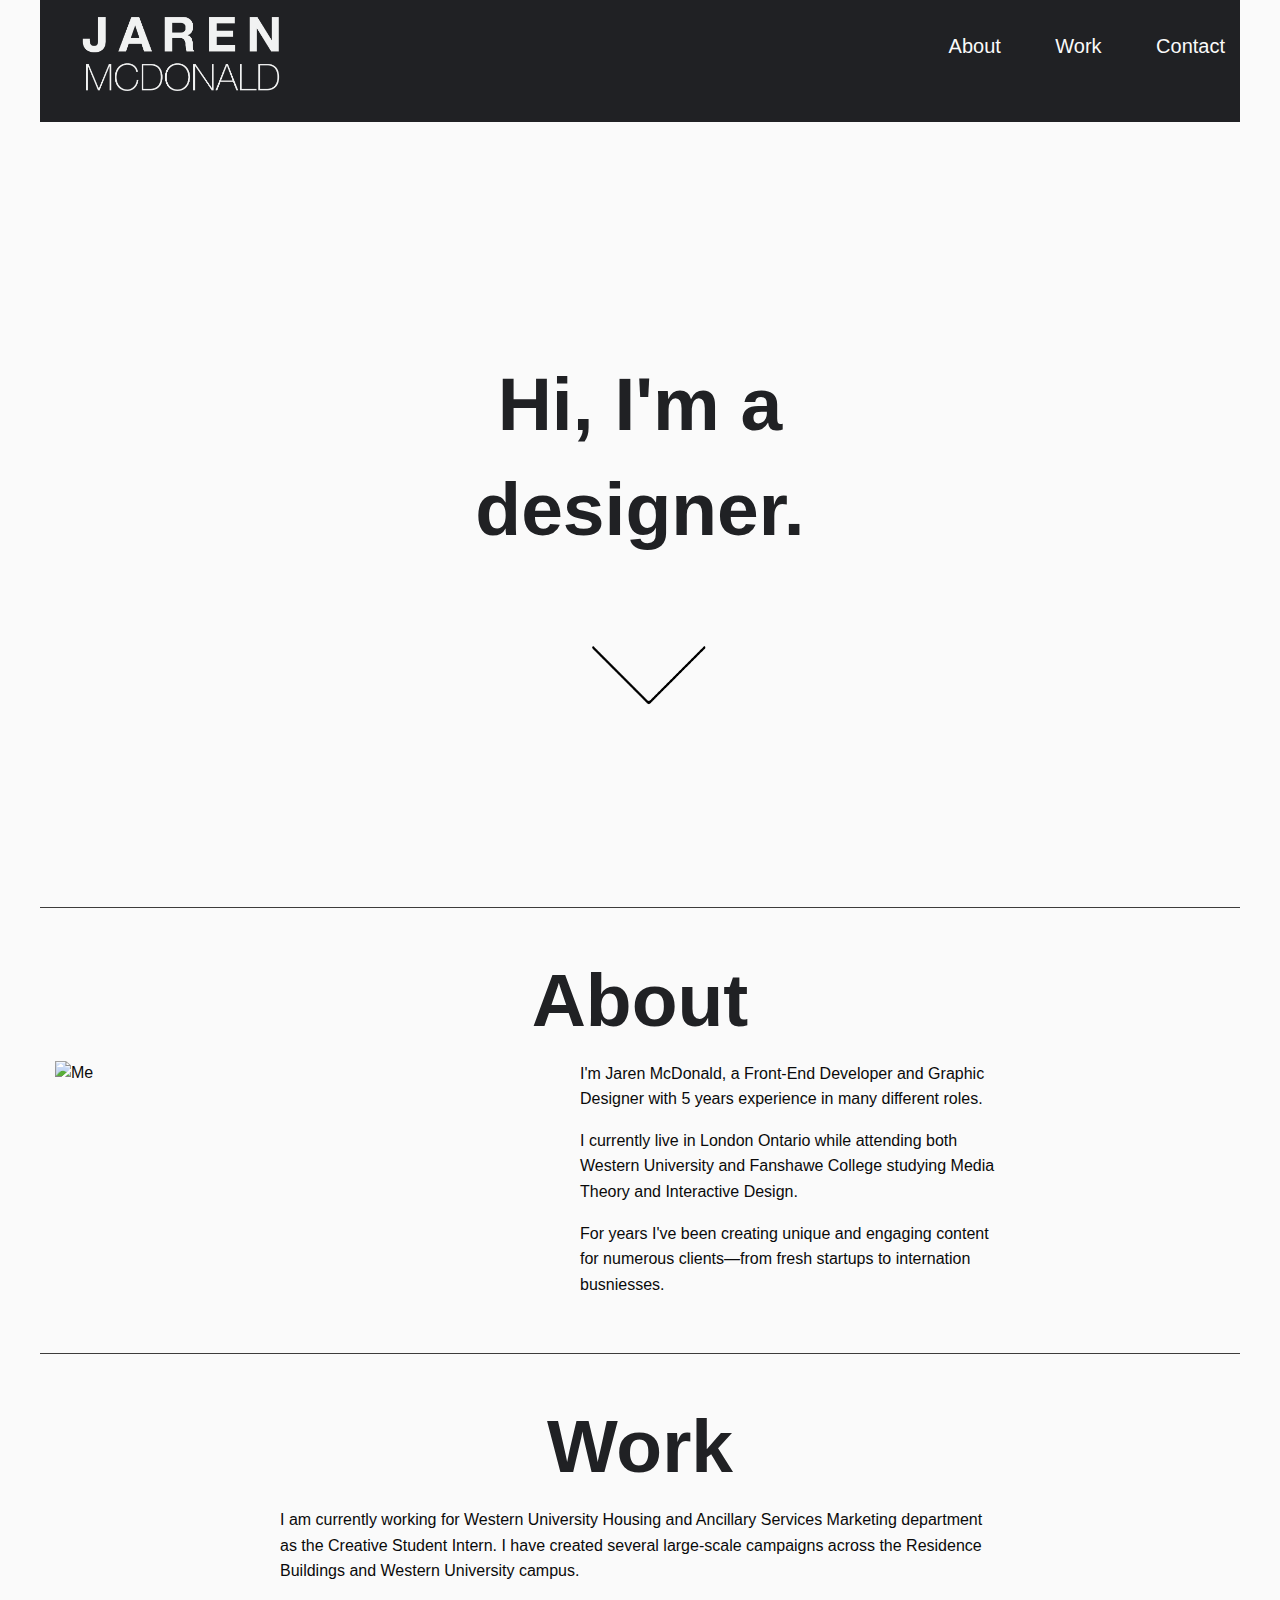
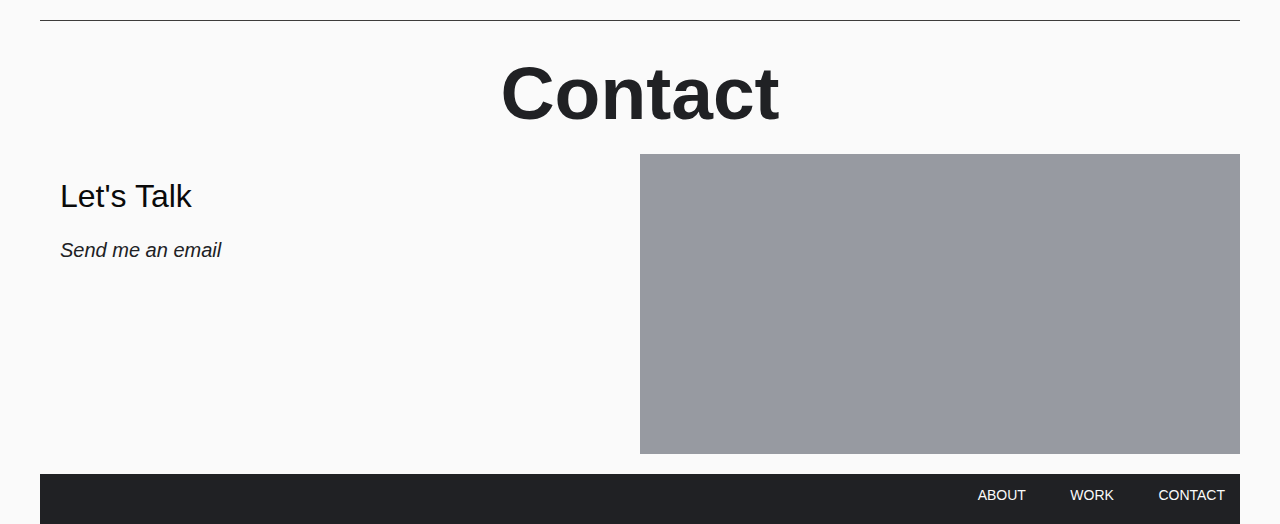
==== index.html @ 9da14d75 "Everything" ====
<!doctype html>

<!--

                                 `'''.
                                  ;;;;':
                                  .';;;;',
                                  `';;;;;''`
                                  `';;;;;;'';
                                  .';;;;;;''';`
                                  ;'''''''''''',
                                 ,'''''''''''''',
                                 '''''''''''''''',
                                :''''''''''''''''',
                                '''''''''''''''''''`
                               :''''''''''''''''''''`
                               '''''''''''''''''''''+
                               '''''''''''''''''''''':
                               ''''''''''''''''''''''+
                               :'''''''''''''''''''''+`
                               `'''''';;'''''''''''''+:
                             `:;;;;;;;'''''''''''''''+:
                           `:;;;;;;;;''''''''''''''''+:
                          ,;;;;;;;;''''''''''''''''''+`
                         ,;;;;;;;''''''''''''''''''''+
                        ,;;;;;;'''''''''''''''''''''';,.`
                       `';;;;'''''''''''''''''''''''';;;;;.
                       ;;;;''''''''''''''''''''''''';;;;;;''`
                      .'''''''''''''''''''''''''''';;;;;;;;'':
                      :'''''''''''''''''''''''''';;;;;;;;;'''+.
                      '''''''''''''''''''''''''';;;;;;;;;''''''
                     `+''''''''''''''''''''''';;;;;;;;;;''''''+.
                     `+'''''''++'''''''''''';;;;;;;;;'''''''''+:
                     `++'''++;;;++'''''''';;;;;;;;;''';;'+''''+;
                      ;+'++:,,,,,:'+'''';;;;;;;;;;';:,,,,:;+''+:
                      :++':,.....,,;';;;;;;;;;;;;';,,.....,:''+.
                      `+',..`````..,;;;;;;;;;;;;':,.``````.,:++
                      `':..` .,. ``.,;;;;;;;;;''',.`` ,,` `.,;;`
                   `,'';,.` ;@@@' ``.:;;;;;''''',.```@@@@, `.,'';,
                  .';;;,.` ,@@@@@: `.,';;'''''';.`` +@@@@@```.:;;''.
                 ;;;;;;.`` #@@@@@# ``.;'''''''':.` .@@@@@@; `.,;;;'',
                ;;;;;;;.` `@@@##@@, `.:'''''''',.` '#@@@@## ``.;;;''+,
               .';;;;;:.` ,@#####@; `.,''''''''.`` #######@` `.;;''''+`
               ';;;;;':.` :#######' ``,''''''''.`  @######@. `.;'''''';
              `''''''':.` ,#######; ``,''''''''.`  @######@` `.;''''''+
              :''''''';`` .#######, ``:''''''''.`` '#######` `.;''''''+.
              '''''''';``  @#####@` `.;'''''''',`` ,######'  `.'''''''+,
              +''''''''.`  ;#####;  `.''''''''':`` `#####@. ``,'''''''+,
              +'''''''':``  +####`  `.'''''';;;;.`  .####;  ``;'''''''+,
              ++''''''''``   :':   ``'''';;;;;;;:``  .;'.   `.''''''''+,
              ;+'''''''':``       ``,'';;;;;;;;;;.`        ``;''''''''+.
              `+''''''''+,``     ``.;;;;;;;;;;;;;;.`      ``:''''''''++
              `++''''''''+:```````,;;;;;;;;;;;;''''.``````.;'''''''''+:
               `+'''''''''';,.``,;;;;;;;;;;;;''''''';.``.:''''''''''''`
            `:''';;;;;;;;;;;;''';;;;;;;;;'''''''''''''++'''''''''''''++':`
          `;';;;;;;;;;;;;;;;;;;;;;;;;;'''''''''''''''''''''''''''''''''''+;
         .';;;;;;;;;;;;;;;;;;''''''''''''''''''''''''''''''''''''''''''''''+`
        ,';;;;;;;;;;;;;;;;;;'';;''''++++++++++++++''';;'+'''''''''''''''''''+`
       .';;;;;;;;;;;''''''''',,,,,,,,,,,,,,,,,,,,,,,,,,,;''''''''''''''''''''+
       ;;;;;;;;'''''''''''''',,........................,'''''''''''''''''''''+;
      ,';;;;;''''''''''''''''',..````````````````````..''''''''''';'''''''''''+
      ;';;''''''''''''''''''''',`````````````````````.;'''''''''''''''''''''''+.
      '''''''''''''''''''''''''':````            ```.'''''''''''''''''''''''''+;
      ''''''''''''''''''''''''''';.```         ````:'''''''''''''''''''''''''''+
      +'''''''''''''''''''''''''''';.````````````:''''''''''''''''''''''''''''++
      +''''''''''''''''''''''''''''''':.`````.,'''''''''''''''''''''''''''''''++
      +'''''''''''''''''''''''''''''''''''''''''''''+'''''''''''''''''''''''''+;
      '''''''''''''''''''''''''''''''''''''''''''++''''''''''''''''''''''''''++`
      ;+'''''''''''''''''''''''''''''''''''''''+'''''''''''''''''''''''''''''++
      .++'''''''''''''''''''''''''''''''''''+''''''''''''''''''''''''''''''+++`
       '++'''''''''''''''''''+++++++''''+++'''''''''''''''''''''''''''''''+++`
       `++++'''''''''+++++++++++++++++++++'''''''''''''''''''''''''''''++++;`
        .+++++++++++++++++####+++##++++++++'''''''''''''''''+''''+++++++#:.`
         `,'+++++++++';,,..```````..,;'++++++++++++++++++++++++++++++;,.``
          ``.,:;;;:.``````         ``````.,,,::::::::::::::::::::,.`````
             ``````                        ``````````````````````


Jaren McDonald 2017
-->

<html class="no-js" lang="en">
  <head>
    <meta charset="utf-8" />
    <meta http-equiv="x-ua-compatible" content="ie=edge">
    <meta name="viewport" content="width=device-width, initial-scale=1.0" />
      <title>Jaren McDonald</title>
    <link rel="stylesheet" href="css/foundation.css" />
    <link rel="stylesheet" href="css/app.css" />
    <link rel="shortcut icon" type="image/x-icon" href="images/jm-favicon.ico">
  </head>

  <body>

      <header class="row">
          <h1 class="hide">Header</h1>
         <!--<a href="index.html">-->
             <div class="small-12 medium-6 columns" id="logoCon">
                 <img src="images/jm-logo.png" alt="Jaren McDonald">
             </div>
         <!--</a>-->
         <div class="small-12 medium-6 columns" id="mainNav">
             <ul>
                 <li><a href="#aboutCon">About</a></li>
                 <li><a href="#workCon">Work</a></li>
                 <li><a href="#contactCon">Contact</a></li>
             </ul>
         </div>
     </header>

     <h1 class="hide">Body</h1>

     <section class="row" id="bannerCon">
         <h2 class="hide">Banner</h2>
             <div class="small-12 columns centered" id="welcome">
                 <h3>Hi, I'm a designer.</h3>
             </div>
             <div class="small-12 columns centered" id="scrollArrow">
                 <a href="#aboutCon" alt="Continue"><img src="images/downArrow.png" alt="Continue"></a>
             </div>
     </section>

     <section class="row" id="aboutCon">
         <h2>About</h2>
            <div class="small-12 large-3 columns" id="aboutPic">
                <img src="images/jaren.jpg" alt="Me">
            </div>
             <div class="small-12 large-9 columns" id="aboutInfo">
                 <p>I'm Jaren McDonald, a Front-End Developer and Graphic Designer with
                 5 years experience in many different roles.</p>
                 <p>I currently live in London Ontario while attending both Western University
                 and Fanshawe College studying Media Theory and Interactive Design.</p>
                 <p>For years I've been creating unique and engaging content for numerous
                 clients—from fresh startups to internation busniesses.</p>
             </div>
     </section>

     <section class="row" id="workCon">
         <h2>Work</h2>
             <div class="small-12 columns" id="workInfo">
                 <p>I am currently working for Western University Housing and Ancillary Services
                     Marketing department as the Creative Student Intern. I have created several
                      large-scale campaigns across the Residence Buildings and Western
                      University campus.
                 </p>
             </div>
     </section>

     <section class="row" id="contactCon">
         <h2>Contact</h2>
         <div class="small-12 medium-6 columns" id="emailCon">
             <h3>Let's Talk</h3>
             <a href="mailto:jaren.mcd@gmail.com" alt="jaren.mcd@gmail.com">
                 <p>Send me an email</p>
             </a>
         </div>
         <div class="small-12 medium-6 columns boxHelper" id="mapCon">
             <h3 class="hide">Map</h3>
<iframe src="https://www.google.com/maps/embed?pb=!1m18!1m12!1m3!1d2918.4182623062898!2d-81.25296738397418!3d42.99052657914964!2m3!1f0!2f0!3f0!3m2!1i1024!2i768!4f13.1!3m3!1m2!1s0x882ef2018c95ec65%3A0xeb11c4247d5740f3!2sRichmond+St+%26+Central+Ave%2C+London%2C+ON!5e0!3m2!1sen!2sca!4v1489953274634" width="100%" height="300" frameborder="0" style="border:0" allowfullscreen></iframe>
         </div>
     </section>


     <footer class="row">
        <h1 class="hide">Footer</h1>
         <div class="small-12 columns" id="backTop">
             <h2><a href="index.html">Back to top</a></h2>
         </div>
         <div class="small-12 columns" id="footerNav">
             <ul>
                 <li><a href="#aboutCon">ABOUT</a></li>
                 <li><a href="#workCon">WORK</a></li>
                 <li><a href="#contactCon">CONTACT</a></li>
             </ul>
         </div>
     </footer>


     <script src="js/vendor/jquery.min.js"></script>
     <script src="js/vendor/what-input.min.js"></script>
     <script src="js/foundation.min.js"></script>
     <script src="js/app.js"></script>
     <script src="js/zenscroll-min.js"></script>

 </body>

</html>
---- css/app.css ----
body {
  background-color: #FAFAFA;
  font-family: Helvetica, Arial, sans-serif; }
  body header {
    background-color: #202124;
    padding-top: 10px;
    padding-bottom: 10px; }
    body header #logoCon {
      padding-left: 22px; }
    body header img {
      max-width: 100%;
      margin-bottom: 10px;
      padding-left: 20px;
      padding-right: 20px; }
    body header #mainNav {
      margin-right: 5px; }
      body header #mainNav ul {
        text-align: center;
        margin: 0px; }
        body header #mainNav ul li:last-child {
          margin-right: 0px; }
        body header #mainNav ul li {
          display: inline;
          margin-right: 50px; }
          body header #mainNav ul li a {
            font-size: 1.625em;
            color: #FAFAFA; }
          body header #mainNav ul li a:hover {
            color: #32FFDB;
            border-bottom: 1px solid #32FFDB;
            transition: all .8s ease; }
  body #bannerCon {
    margin-top: 150px;
    margin-bottom: 200px; }
  body #welcome {
    padding-left: 20px;
    padding-right: 20px; }
    body #welcome h3 {
      font-family: Helvetica, Arial, sans-serif;
      color: #202124;
      font-weight: bold;
      font-size: 4.688em;
      text-align: center; }
  body #scrollArrow {
    margin-top: 70px;
    margin-left: 30%;
    margin-right: 30%;
    width: 150px;
    animation-name: pulse;
    animation-duration: 2s;
    animation-iteration-count: infinite;
    animation-timing-function: ease-in-out; }
@keyframes pulse {
  0% {
    transform: scale(1); }
  50% {
    transform: scale(0.85); }
  100% {
    transform: scale(1); } }
  body #aboutCon {
    margin-top: 40px;
    border-top: 1px solid #3D3C3B;
    padding-top: 40px; }
    body #aboutCon h2 {
      font-family: Helvetica, Arial, sans-serif;
      color: #202124;
      font-weight: bold;
      font-size: 4.688em;
      text-align: center; }
  body #workCon {
    margin-top: 40px;
    border-top: 1px solid #3D3C3B;
    padding-top: 40px; }
    body #workCon h2 {
      font-family: Helvetica, Arial, sans-serif;
      color: #202124;
      font-weight: bold;
      font-size: 4.688em;
      text-align: center; }
  body #contactCon {
    margin-top: 20px;
    border-top: 1px solid #3D3C3B;
    padding-top: 20px; }
    body #contactCon h2 {
      font-family: Helvetica, Arial, sans-serif;
      color: #202124;
      font-weight: bold;
      font-size: 4.688em;
      text-align: center; }
    body #contactCon #emailCon {
      padding-left: 20px;
      margin-right: auto;
      margin-left: auto;
      margin-bottom: 20px; }
      body #contactCon #emailCon h3 {
        font-family: Helvetica, Arial, sans-serif;
        font-size: 2em;
        margin-bottom: 15px;
        margin-top: 20px; }
      body #contactCon #emailCon a {
        font-family: Helvetica, Arial, sans-serif;
        color: #202124;
        font-style: italic;
        font-size: 1.25em; }
      body #contactCon #emailCon a:hover {
        color: #32FFDB; }
    body #contactCon #mapCon {
      height: 300px;
      background-color: #979AA1;
      margin-right: auto;
      margin-left: auto; }
  body footer {
    background-color: #202124;
    margin-top: 20px;
    color: #FAFAFA; }
    body footer #backTop {
      height: 50px;
      font-size: 1.625em;
      padding-top: 10px; }
      body footer #backTop a {
        color: #FAFAFA; }
      body footer #backTop a:hover {
        color: #32FFDB;
        border-bottom: 2px solid #32FFDB; }
    body footer #footerNav {
      display: none; }

@media screen and (min-width: 40em) {
  body header #logoCon img {
    max-width: 250px; }
  body header #logo {
    max-width: 174px;
    padding-top: 10px; }
  body header #mainNav {
    padding-top: 10px;
    margin: 0px;
    margin-top: 10px; }
    body header #mainNav ul {
      text-align: right; }
    body header #mainNav ul li a {
      font-size: 1.25em; }
  body #bannerCon #welcome h3 {
    margin-top: 80px;
    padding-left: 25%;
    padding-right: 25%; }
  body #scrollArrow {
    margin-left: 43%;
    margin-right: 43%; }
  body #aboutInfo {
    padding-left: 20%;
    padding-right: 20%; }
  body #workInfo {
    padding-left: 20%;
    padding-right: 20%; }
  body footer {
    color: #FAFAFA; }
    body footer #backTop {
      display: none; }
    body footer #footerNav {
      display: inline;
      text-align: right; }
      body footer #footerNav ul {
        padding-top: 8px; }
        body footer #footerNav ul li {
          display: inline;
          margin-left: 40px; }
          body footer #footerNav ul li a {
            color: #FAFAFA;
            font-size: .875em; }
          body footer #footerNav ul li a:hover {
            color: #32FFDB;
            border-bottom: 1px solid #32FFDB;
            transition: all .8s ease; } }

/*# sourceMappingURL=app.css.map */
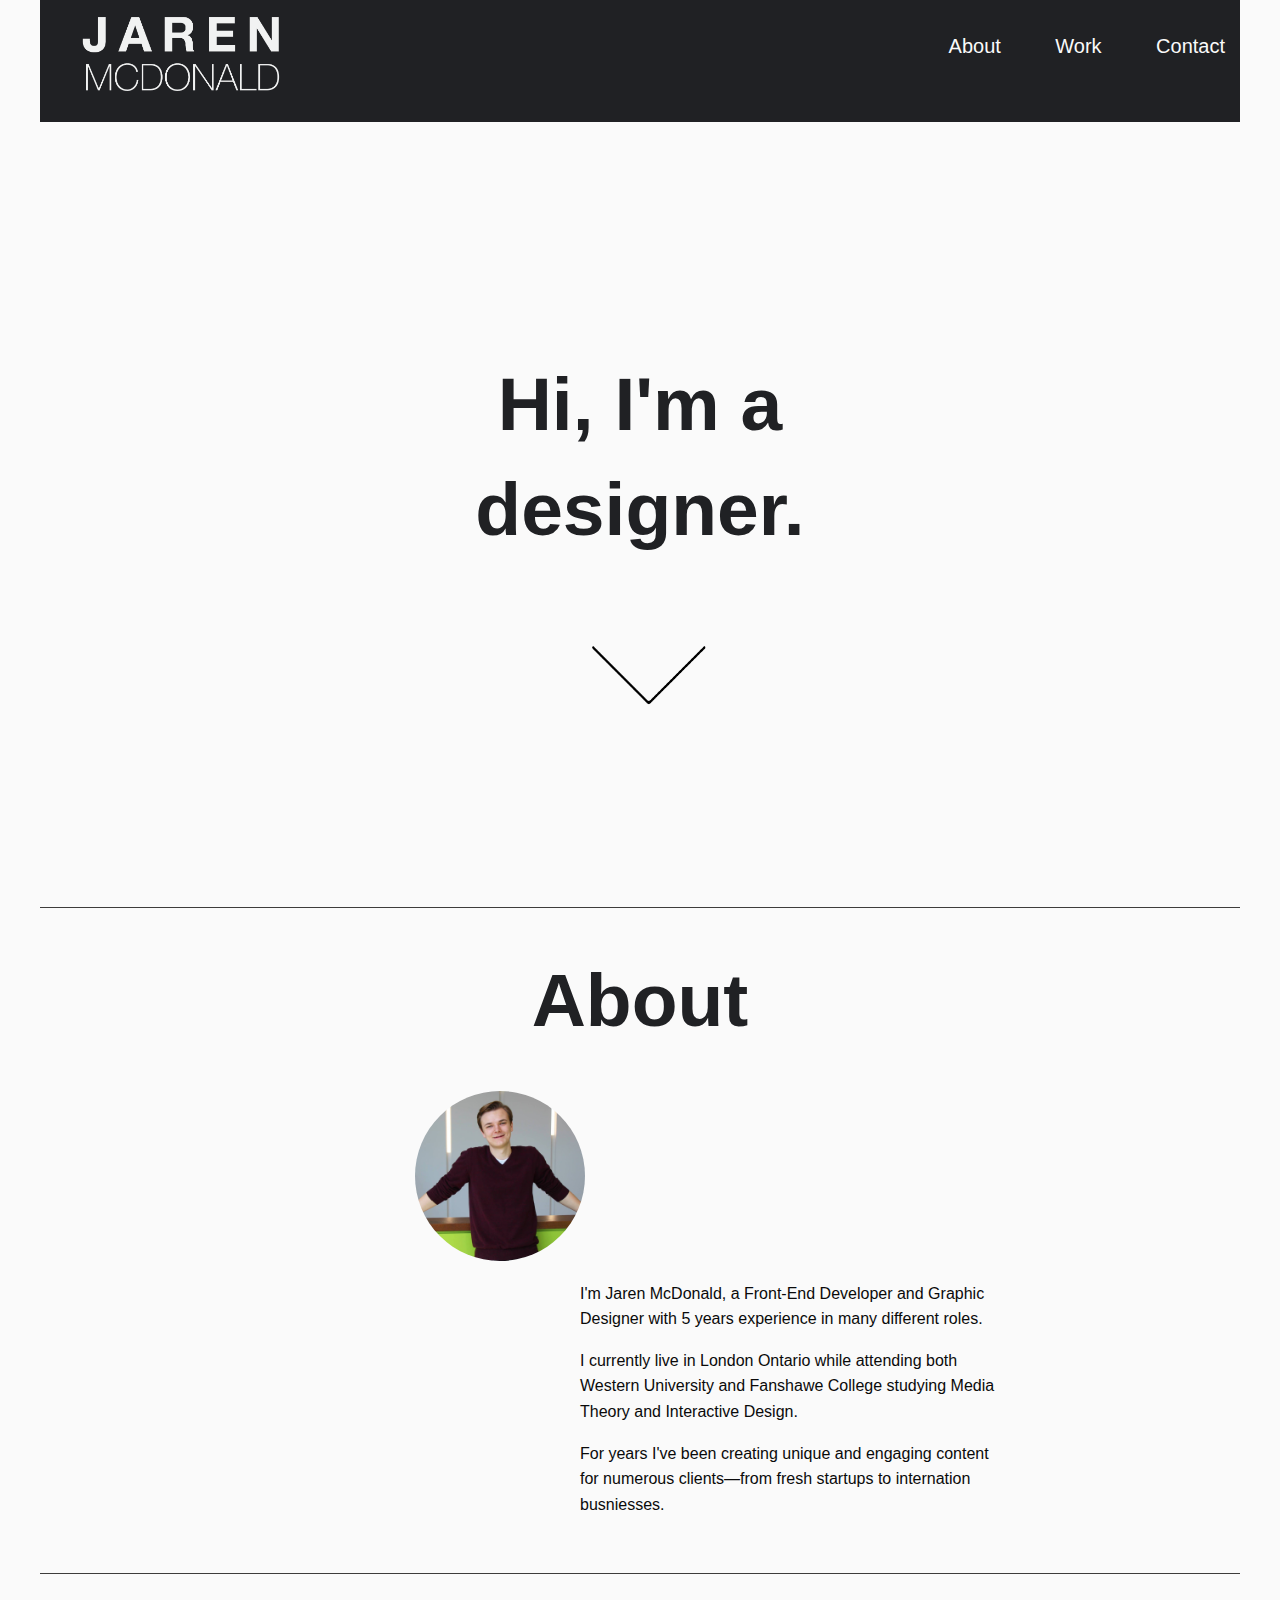
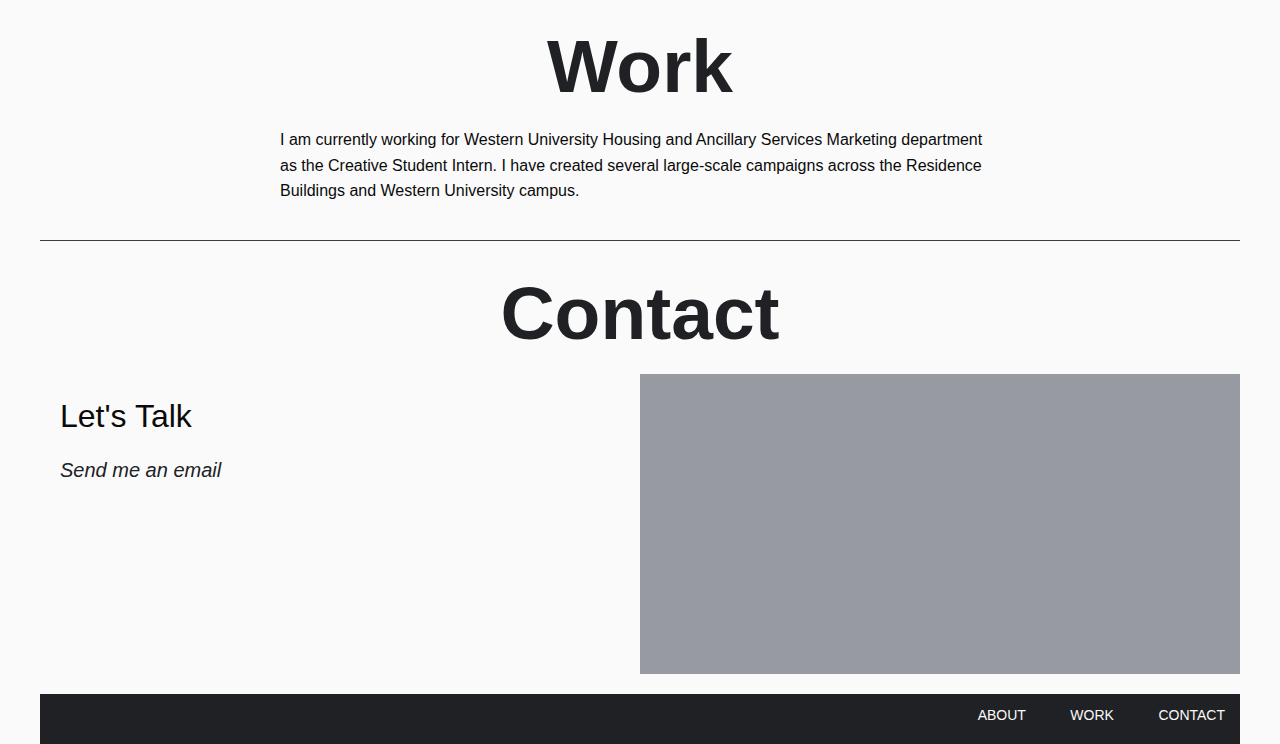
==== commit a0dc619e: "Progress on About Section" ====
--- a/index.html
+++ b/index.html
@@ -122,7 +122,7 @@
 
      <section class="row" id="aboutCon">
          <h2>About</h2>
-            <div class="small-12 large-3 columns" id="aboutPic">
+            <div class="small-12 large-3 columns centered" id="aboutImg">
                 <img src="images/jaren.jpg" alt="Me">
             </div>
              <div class="small-12 large-9 columns" id="aboutInfo">
--- a/css/app.css
+++ b/css/app.css
@@ -67,6 +67,14 @@
       font-weight: bold;
       font-size: 4.688em;
       text-align: center; }
+  body #aboutImg {
+    margin-top: 30px;
+    margin-bottom: 20px;
+    max-width: 200px;
+    margin-left: 30%;
+    margin-right: 30%; }
+    body #aboutImg img {
+      border-radius: 200px; }
   body #workCon {
     margin-top: 40px;
     border-top: 1px solid #3D3C3B;
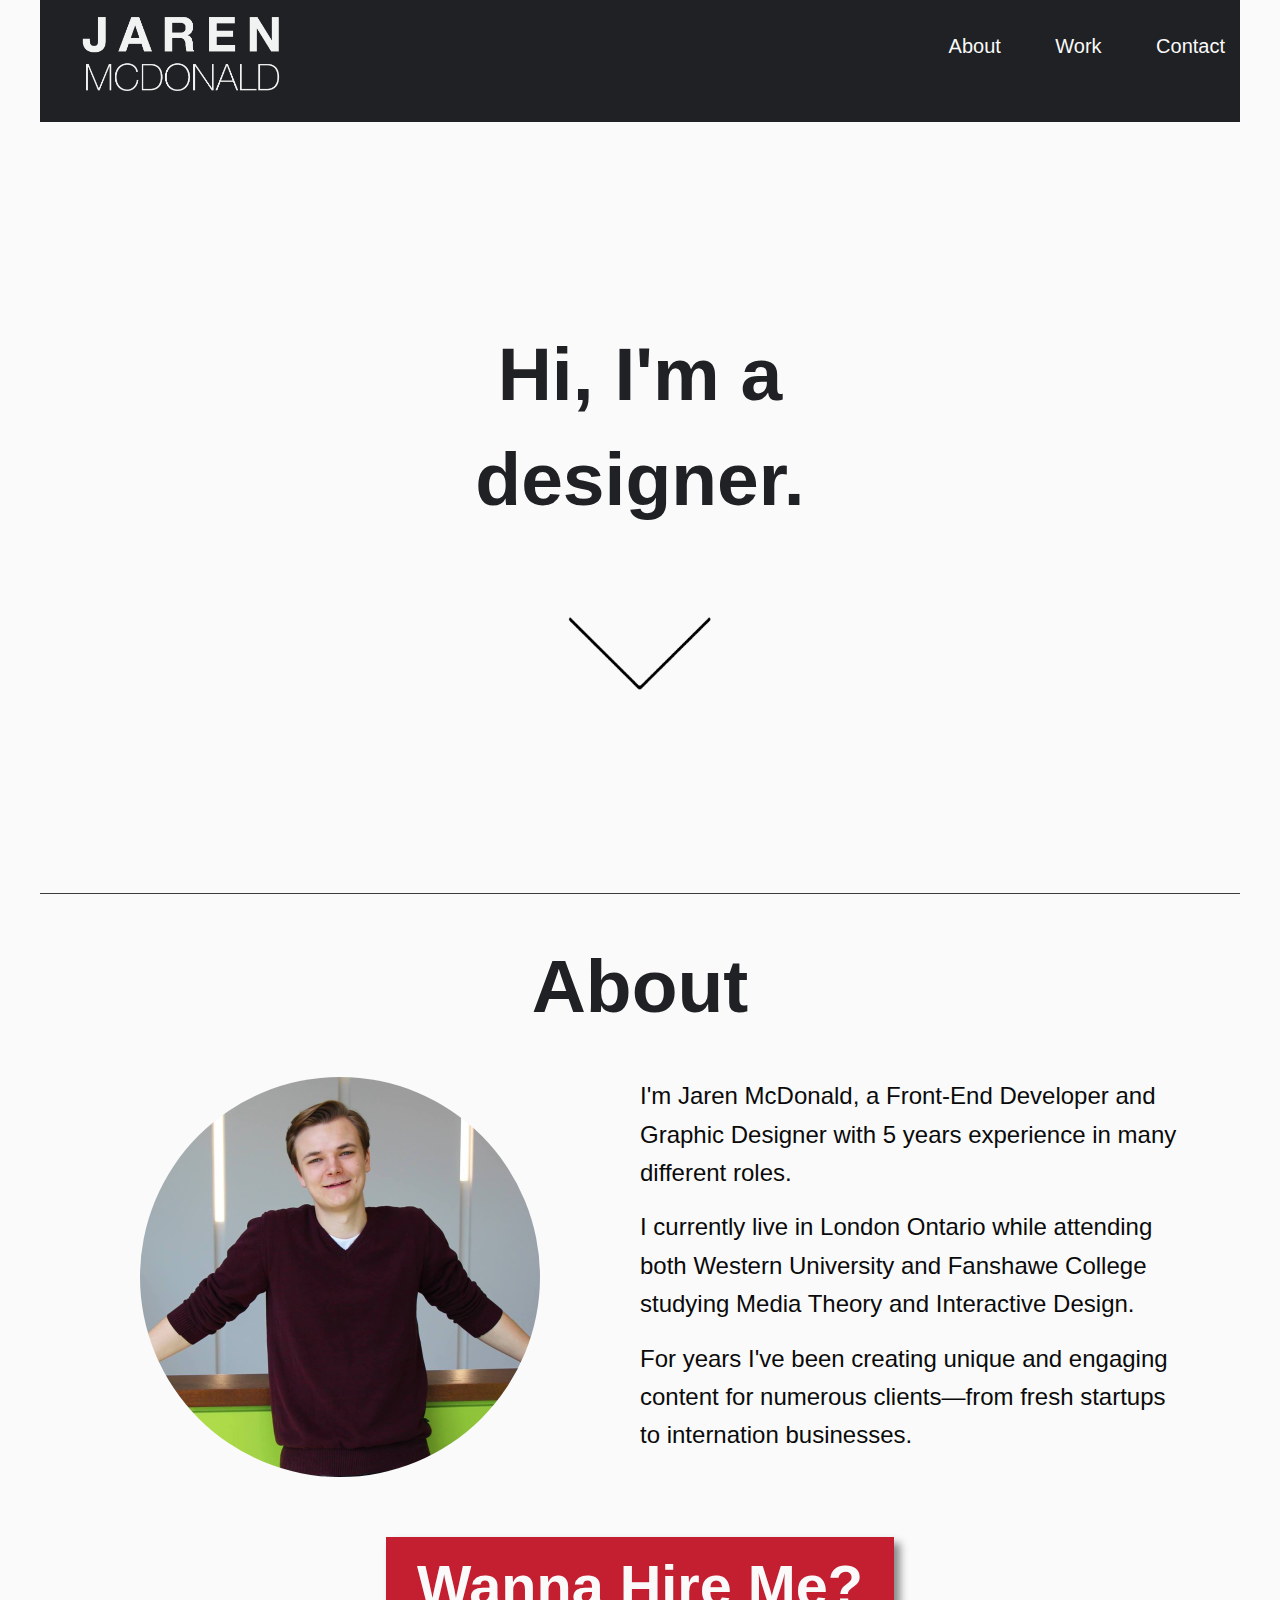
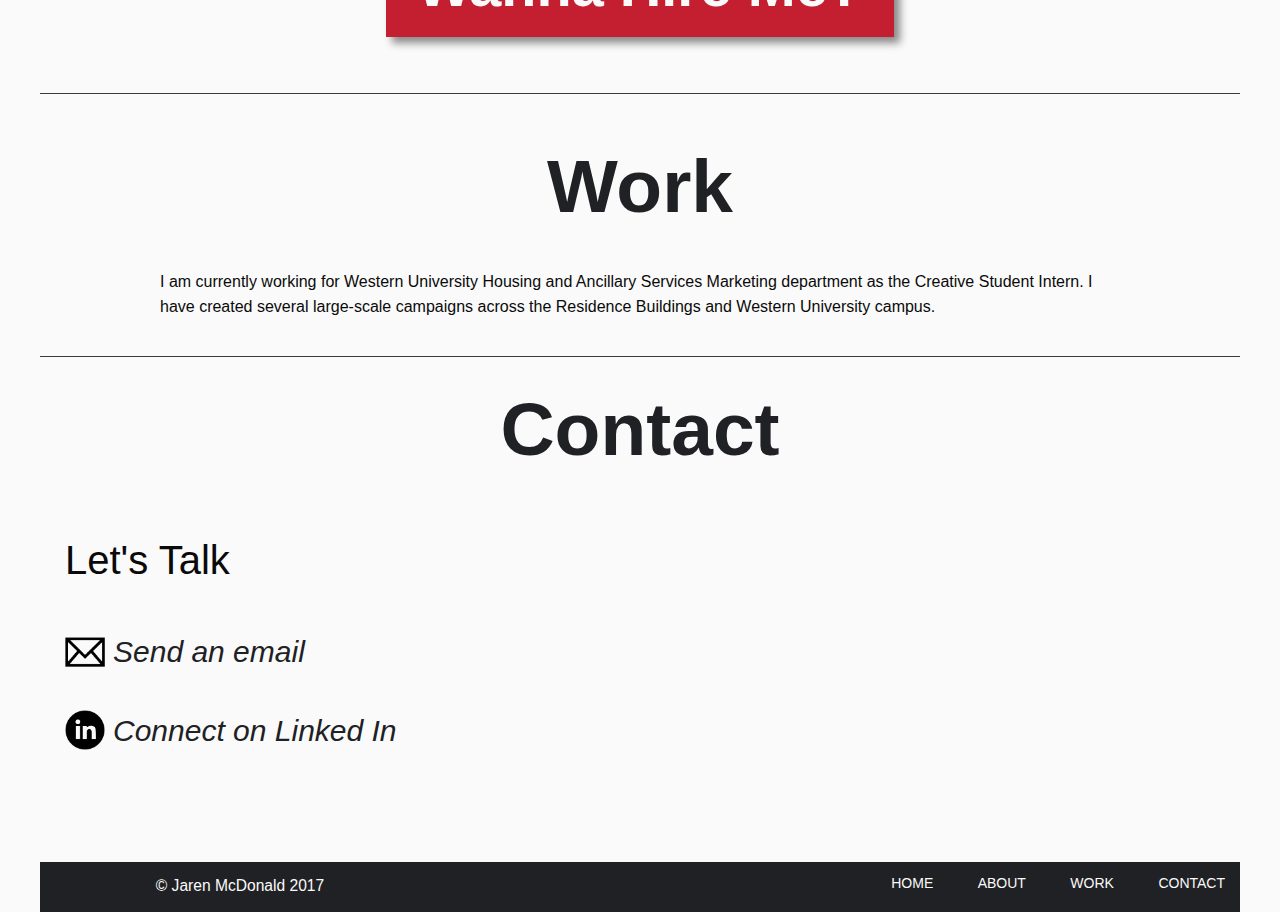
==== commit f6da06f1: "Updates" ====
--- a/index.html
+++ b/index.html
@@ -115,7 +115,7 @@
              <div class="small-12 columns centered" id="welcome">
                  <h3>Hi, I'm a designer.</h3>
              </div>
-             <div class="small-12 columns centered" id="scrollArrow">
+             <div class="small-12 columns small-centered" id="scrollArrow">
                  <a href="#aboutCon" alt="Continue"><img src="images/downArrow.png" alt="Continue"></a>
              </div>
      </section>
@@ -131,7 +131,10 @@
                  <p>I currently live in London Ontario while attending both Western University
                  and Fanshawe College studying Media Theory and Interactive Design.</p>
                  <p>For years I've been creating unique and engaging content for numerous
-                 clients—from fresh startups to internation busniesses.</p>
+                 clients—from fresh startups to internation businesses.</p>
+             </div>
+             <div class="small-12 columns" id="contactButton">
+                 <button class="button"><a href="#contactCon" alt="Let's Talk">Wanna Hire Me?</a></button>
              </div>
      </section>
 
@@ -148,12 +151,13 @@
 
      <section class="row" id="contactCon">
          <h2>Contact</h2>
-         <div class="small-12 medium-6 columns" id="emailCon">
-             <h3>Let's Talk</h3>
-             <a href="mailto:jaren.mcd@gmail.com" alt="jaren.mcd@gmail.com">
-                 <p>Send me an email</p>
-             </a>
-         </div>
+            <div class="small-12 medium-6 columns" id="linksCon">
+                <h3>Let's Talk</h3>
+                <ul>
+                    <li><a href="mailto:jaren.mcd@gmail.com" alt="jaren.mcd@gmail.com"><img src="images/emailIcon.png" class="contactIcons" alt="Email">Send an email</a></li>
+                    <li><a href="mailto:jaren.mcd@gmail.com" alt="jaren.mcd@gmail.com"><img src="images/linkedinIcon.png" class="contactIcons" alt="Linked In">Connect on Linked In</a></li>
+                </ul>
+            </div>
          <div class="small-12 medium-6 columns boxHelper" id="mapCon">
              <h3 class="hide">Map</h3>
 <iframe src="https://www.google.com/maps/embed?pb=!1m18!1m12!1m3!1d2918.4182623062898!2d-81.25296738397418!3d42.99052657914964!2m3!1f0!2f0!3f0!3m2!1i1024!2i768!4f13.1!3m3!1m2!1s0x882ef2018c95ec65%3A0xeb11c4247d5740f3!2sRichmond+St+%26+Central+Ave%2C+London%2C+ON!5e0!3m2!1sen!2sca!4v1489953274634" width="100%" height="300" frameborder="0" style="border:0" allowfullscreen></iframe>
@@ -164,10 +168,14 @@
      <footer class="row">
         <h1 class="hide">Footer</h1>
          <div class="small-12 columns" id="backTop">
-             <h2><a href="index.html">Back to top</a></h2>
+             <h2><a href="#logoCon"><img src="images/upArrow.png" alt="Back to top"><br>Back to top</a></h2>
          </div>
-         <div class="small-12 columns" id="footerNav">
+         <div class="small-12 medium-4 columns" id="copyright">
+             <p>&copy; Jaren McDonald 2017</p>
+         </div>
+         <div class="small-12 medium-8 columns" id="footerNav">
              <ul>
+                 <li><a href="index.html">HOME</a></li>
                  <li><a href="#aboutCon">ABOUT</a></li>
                  <li><a href="#workCon">WORK</a></li>
                  <li><a href="#contactCon">CONTACT</a></li>
--- a/css/app.css
+++ b/css/app.css
@@ -30,7 +30,7 @@
             border-bottom: 1px solid #32FFDB;
             transition: all .8s ease; }
   body #bannerCon {
-    margin-top: 150px;
+    margin-top: 100px;
     margin-bottom: 200px; }
   body #welcome {
     padding-left: 20px;
@@ -42,14 +42,18 @@
       font-size: 4.688em;
       text-align: center; }
   body #scrollArrow {
-    margin-top: 70px;
-    margin-left: 30%;
-    margin-right: 30%;
-    width: 150px;
+    margin-top: 50px;
+    width: 100%;
     animation-name: pulse;
     animation-duration: 2s;
     animation-iteration-count: infinite;
-    animation-timing-function: ease-in-out; }
+    animation-timing-function: ease-in-out;
+    display: block;
+    text-align: center; }
+    body #scrollArrow img {
+      width: 100px;
+      margin-left: 0 auto;
+      margin-right: 0 auto; }
 @keyframes pulse {
   0% {
     transform: scale(1); }
@@ -67,14 +71,36 @@
       font-weight: bold;
       font-size: 4.688em;
       text-align: center; }
+    body #aboutCon #aboutInfo {
+      padding-left: 10%;
+      padding-right: 10%; }
+    body #aboutCon #contactButton {
+      text-align: center; }
+  body .button {
+    background-color: #C41E31;
+    padding: 20px;
+    margin-left: 0 auto;
+    margin-right: 0 auto;
+    margin-top: 30px;
+    box-shadow: 6px 6px 8px #888888; }
+    body .button a {
+      color: #FAFAFA;
+      font-size: 2.3em;
+      font-weight: bold;
+      text-align: center; }
+  body .button:hover {
+    background-color: #7A131F; }
   body #aboutImg {
     margin-top: 30px;
     margin-bottom: 20px;
-    max-width: 200px;
-    margin-left: 30%;
-    margin-right: 30%; }
+    width: 100%;
+    display: block;
+    text-align: center; }
     body #aboutImg img {
-      border-radius: 200px; }
+      max-width: 200px;
+      border-radius: 200px;
+      margin-left: 0 auto;
+      margin-right: 0 auto; }
   body #workCon {
     margin-top: 40px;
     border-top: 1px solid #3D3C3B;
@@ -85,8 +111,12 @@
       font-weight: bold;
       font-size: 4.688em;
       text-align: center; }
+    body #workCon #workInfo {
+      padding-left: 10%;
+      padding-right: 10%; }
   body #contactCon {
     margin-top: 20px;
+    margin-bottom: 50px;
     border-top: 1px solid #3D3C3B;
     padding-top: 20px; }
     body #contactCon h2 {
@@ -95,26 +125,39 @@
       font-weight: bold;
       font-size: 4.688em;
       text-align: center; }
-    body #contactCon #emailCon {
-      padding-left: 20px;
+    body #contactCon #linksCon {
       margin-right: auto;
       margin-left: auto;
-      margin-bottom: 20px; }
-      body #contactCon #emailCon h3 {
+      margin-bottom: 40px; }
+      body #contactCon #linksCon h3 {
         font-family: Helvetica, Arial, sans-serif;
         font-size: 2em;
-        margin-bottom: 15px;
-        margin-top: 20px; }
-      body #contactCon #emailCon a {
+        margin-bottom: 30px;
+        margin-top: 20px;
+        margin-left: 20px; }
+      body #contactCon #linksCon ul {
+        list-style-type: none;
+        text-align: center;
+        margin: 0px; }
+      body #contactCon #linksCon li {
+        margin-bottom: 15px; }
+      body #contactCon #linksCon li:last-child {
+        margin-bottom: 0px; }
+      body #contactCon #linksCon img {
+        width: 30px;
+        margin-right: 5px;
+        padding-bottom: 5px; }
+      body #contactCon #linksCon a {
         font-family: Helvetica, Arial, sans-serif;
         color: #202124;
         font-style: italic;
-        font-size: 1.25em; }
-      body #contactCon #emailCon a:hover {
-        color: #32FFDB; }
+        font-size: 1.5em;
+        transition: all .5s ease; }
+      body #contactCon #linksCon a:hover {
+        opacity: .6; }
     body #contactCon #mapCon {
       height: 300px;
-      background-color: #979AA1;
+      background-color: #FAFAFA;
       margin-right: auto;
       margin-left: auto; }
   body footer {
@@ -122,14 +165,23 @@
     margin-top: 20px;
     color: #FAFAFA; }
     body footer #backTop {
-      height: 50px;
-      font-size: 1.625em;
-      padding-top: 10px; }
+      width: 100%;
+      height: 80px;
+      padding-top: 10px;
+      text-align: center; }
       body footer #backTop a {
-        color: #FAFAFA; }
+        color: #FAFAFA;
+        font-size: .85em;
+        transition: all .8s ease; }
       body footer #backTop a:hover {
-        color: #32FFDB;
-        border-bottom: 2px solid #32FFDB; }
+        opacity: .7; }
+      body footer #backTop img {
+        width: 25px;
+        margin-right: 10px; }
+    body footer #copyright {
+      font-size: 1.5em;
+      text-align: center;
+      margin-top: 10px; }
     body footer #footerNav {
       display: none; }
 
@@ -148,22 +200,50 @@
     body header #mainNav ul li a {
       font-size: 1.25em; }
   body #bannerCon #welcome h3 {
-    margin-top: 80px;
+    margin-top: 100px;
     padding-left: 25%;
     padding-right: 25%; }
   body #scrollArrow {
-    margin-left: 43%;
-    margin-right: 43%; }
-  body #aboutInfo {
-    padding-left: 20%;
-    padding-right: 20%; }
+    margin-top: 70px; }
+    body #scrollArrow img {
+      width: 150px; }
+  body #aboutCon #aboutImg img {
+    max-width: 400px; }
+  body #aboutCon #aboutInfo {
+    margin-top: 20px;
+    padding-left: 10%;
+    padding-right: 10%; }
+    body #aboutCon #aboutInfo p {
+      font-size: 1.25em; }
+  body .button {
+    padding: 20px 30px 20px 30px; }
+    body .button a {
+      font-size: 3em; }
+  body #workCon h2 {
+    margin-bottom: 30px; }
   body #workInfo {
     padding-left: 20%;
     padding-right: 20%; }
+  body #contactCon h2 {
+    margin-bottom: 30px; }
+  body #contactCon #linksCon {
+    padding-left: 25px; }
+    body #contactCon #linksCon h3 {
+      margin-left: 0px;
+      margin-bottom: 40px; }
+    body #contactCon #linksCon ul {
+      text-align: left; }
+    body #contactCon #linksCon li {
+      margin-bottom: 20px; }
   body footer {
     color: #FAFAFA; }
     body footer #backTop {
       display: none; }
+    body footer #copyright {
+      padding-top: 2px; }
+      body footer #copyright p {
+        margin: 0;
+        font-size: .65em; }
     body footer #footerNav {
       display: inline;
       text-align: right; }
@@ -177,7 +257,29 @@
             font-size: .875em; }
           body footer #footerNav ul li a:hover {
             color: #32FFDB;
-            border-bottom: 1px solid #32FFDB;
             transition: all .8s ease; } }
+@media screen and (min-width: 50em) {
+  body .button a {
+    font-size: 4em; }
+  body #contactCon #linksCon h3 {
+    font-size: 2.5em; }
+  body #contactCon #linksCon li {
+    margin-bottom: 30px; }
+  body #contactCon #linksCon img {
+    width: 40px;
+    margin-right: 8px; }
+  body #contactCon #linksCon a {
+    font-size: 1.875em; } }
+@media screen and (min-width: 64em) {
+  body #aboutCon #aboutImg {
+    width: 50%; }
+  body #aboutCon #aboutInfo {
+    margin-top: 30px;
+    width: 50%;
+    padding: 0 5% 0 0; }
+    body #aboutCon #aboutInfo p {
+      font-size: 1.5em; }
+  body .button {
+    margin-top: 40px; } }
 
 /*# sourceMappingURL=app.css.map */
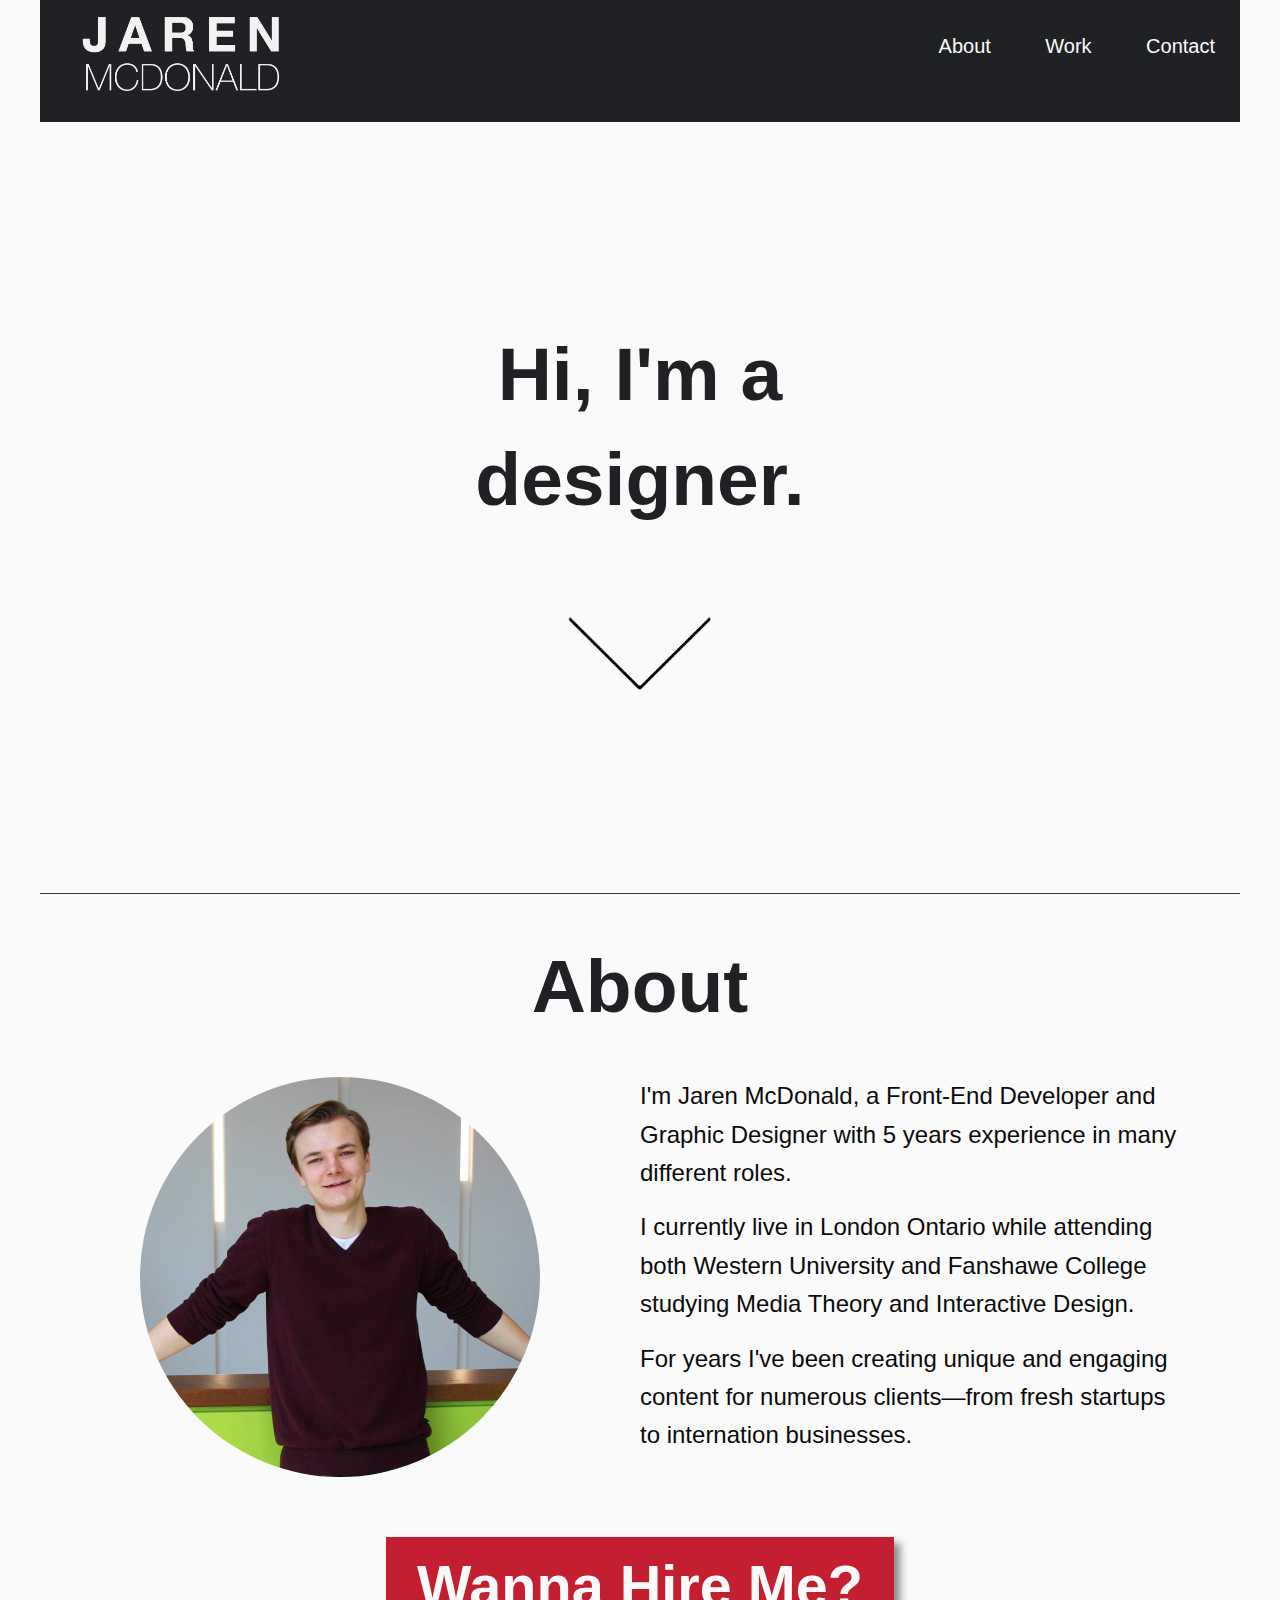
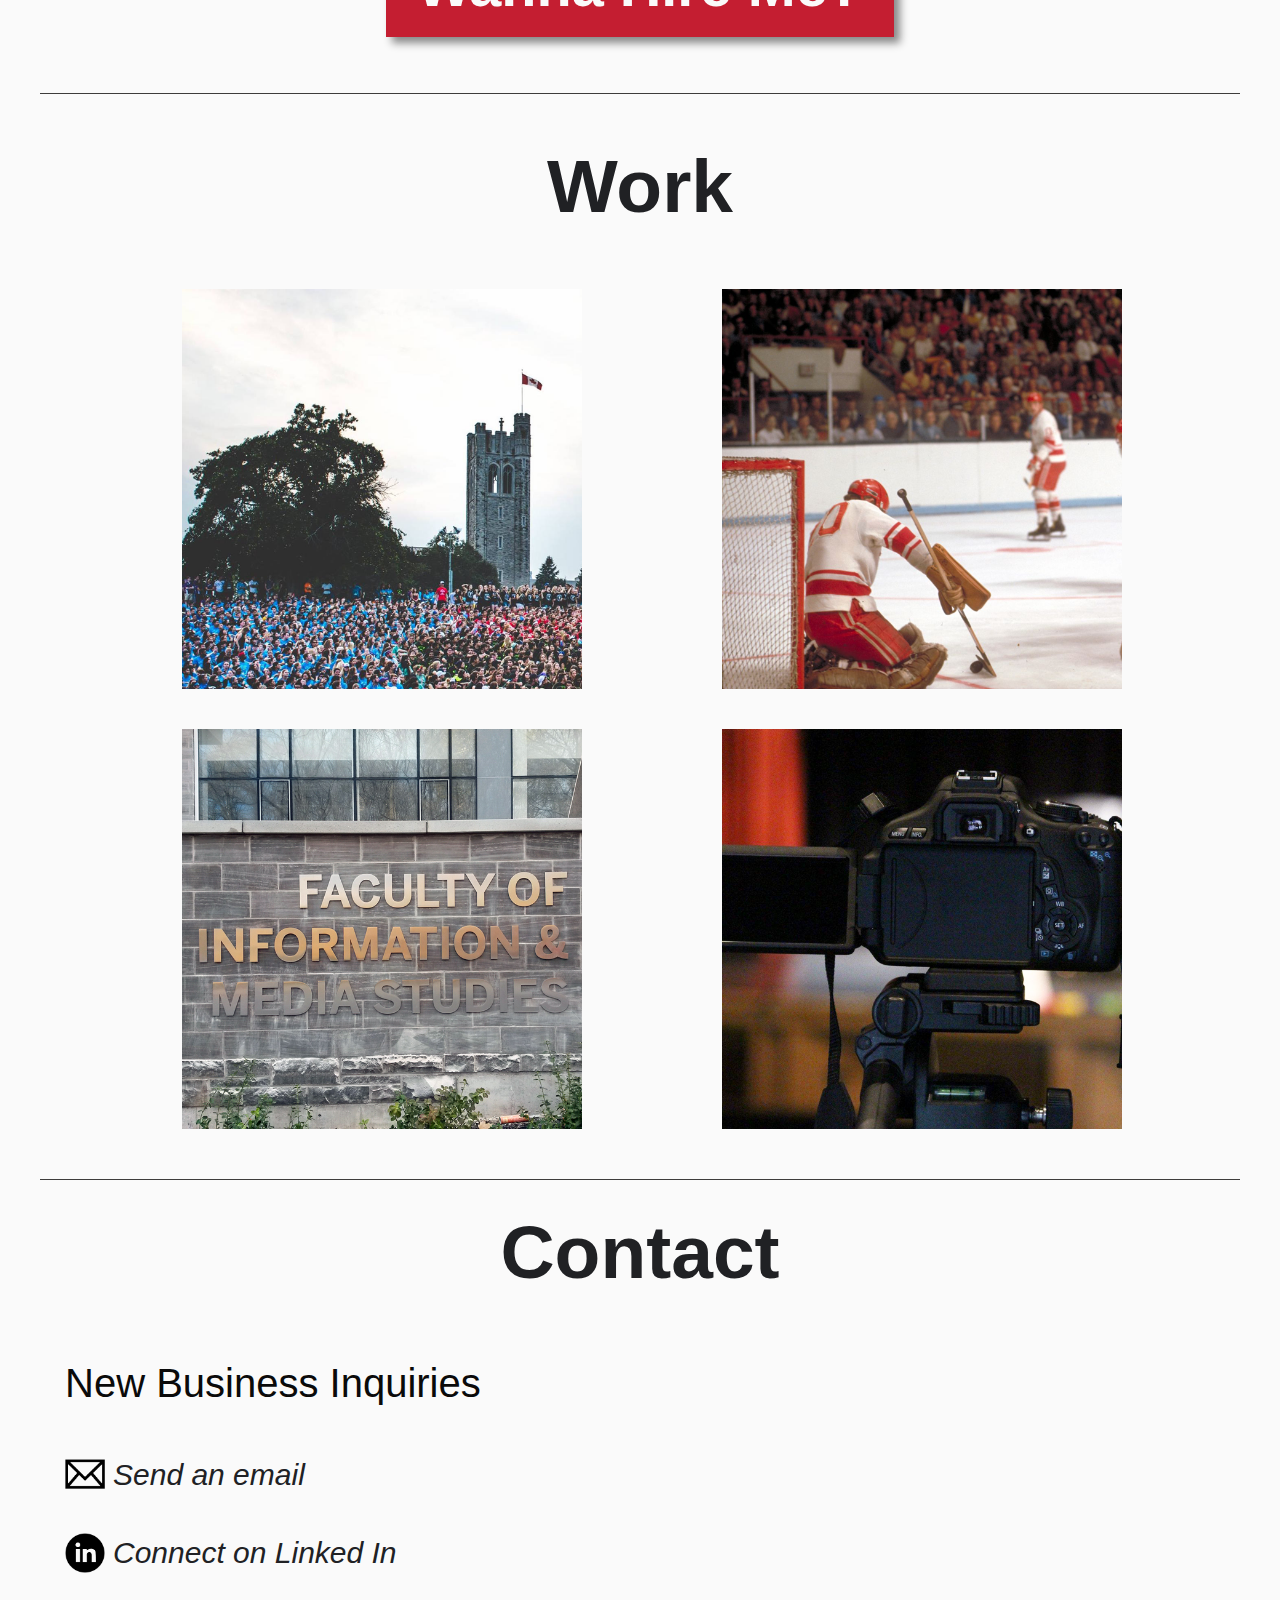
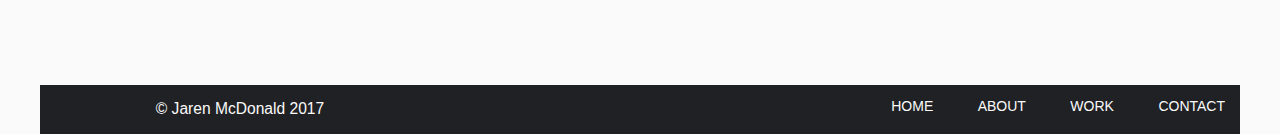
==== commit 1f33ef56: "Updated work section" ====
--- a/index.html
+++ b/index.html
@@ -81,24 +81,45 @@
 
 <html class="no-js" lang="en">
   <head>
-    <meta charset="utf-8" />
-    <meta http-equiv="x-ua-compatible" content="ie=edge">
-    <meta name="viewport" content="width=device-width, initial-scale=1.0" />
+      <!--Essential Tags-->
+      <meta charset="utf-8" />
+      <meta http-equiv="x-ua-compatible" content="ie=edge">
+      <meta name="viewport" content="width=device-width, initial-scale=1.0" />
+
+      <!--Doc Title-->
       <title>Jaren McDonald</title>
-    <link rel="stylesheet" href="css/foundation.css" />
-    <link rel="stylesheet" href="css/app.css" />
-    <link rel="shortcut icon" type="image/x-icon" href="images/jm-favicon.ico">
+
+      <!--Site Description-->
+      <meta name="description" content="Jaren McDonald is a Front-End Developer and Graphic Designer with 5 years experience in many different roles.">
+
+      <!--OpenGraph-->
+      <meta property="og:url" content="https://www.jarenmcdonald.ca" />
+      <meta property="og:type" content="article" />
+      <meta property="og:title" content="Jaren McDonald" />
+      <meta property="og:site_name" content="Jaren McDonald" />
+      <meta property="og:description" content="Jaren McDonald Portfolio Site | Site de portefeuille Jaren McDonald" />
+
+      <!--Favicon-->
+      <link rel="shortcut icon" type="image/x-icon" href="images/jm-favicon.ico">
+
+      <!--External CSS-->
+      <link rel="stylesheet" href="css/foundation.css" />
+      <link rel="stylesheet" href="css/app.css" />
+
+
   </head>
 
+
+<!--Start of Body-->
   <body>
 
       <header class="row">
           <h1 class="hide">Header</h1>
-         <!--<a href="index.html">-->
+         <a href="index.html">
              <div class="small-12 medium-6 columns" id="logoCon">
                  <img src="images/jm-logo.png" alt="Jaren McDonald">
              </div>
-         <!--</a>-->
+         </a>
          <div class="small-12 medium-6 columns" id="mainNav">
              <ul>
                  <li><a href="#aboutCon">About</a></li>
@@ -110,15 +131,17 @@
 
      <h1 class="hide">Body</h1>
 
+
      <section class="row" id="bannerCon">
          <h2 class="hide">Banner</h2>
              <div class="small-12 columns centered" id="welcome">
                  <h3>Hi, I'm a designer.</h3>
              </div>
              <div class="small-12 columns small-centered" id="scrollArrow">
-                 <a href="#aboutCon" alt="Continue"><img src="images/downArrow.png" alt="Continue"></a>
-             </div>
-     </section>
+                 <a href="#aboutCon"><img src="images/downArrow.png" alt="Continue"></a>
+             </div>
+     </section>
+
 
      <section class="row" id="aboutCon">
          <h2>About</h2>
@@ -134,37 +157,51 @@
                  clients—from fresh startups to internation businesses.</p>
              </div>
              <div class="small-12 columns" id="contactButton">
-                 <button class="button"><a href="#contactCon" alt="Let's Talk">Wanna Hire Me?</a></button>
-             </div>
-     </section>
+                 <button class="button"><a href="#contactCon">Wanna Hire Me?</a></button>
+             </div>
+     </section>
+
 
      <section class="row" id="workCon">
          <h2>Work</h2>
-             <div class="small-12 columns" id="workInfo">
-                 <p>I am currently working for Western University Housing and Ancillary Services
-                     Marketing department as the Creative Student Intern. I have created several
-                      large-scale campaigns across the Residence Buildings and Western
-                      University campus.
-                 </p>
-             </div>
-     </section>
+
+             <section class="row" id="workBoxes">
+                 <div class="small-12 medium-6 columns small-centered medium-uncentered workBox" id="westernBox">
+                     <p class="hoverText">Western University</p>
+                 </div>
+                 <div class="small-12 medium-6 columns small-centered medium-uncentered workBox" id="teamCanadaBox">
+                     <p class="hoverText">Team Canada '72</p>
+                 </div>
+                 <div class="small-12 medium-6 columns small-centered medium-uncentered workBox" id="fimsCouncilBox">
+                     <p class="hoverText">FIMS Council</p>
+                 </div>
+                 <div class="small-12 medium-6 columns small-centered medium-uncentered workBox" id="jjvideographyBox">
+                     <p class="hoverText">JJVideography</p>
+                 </div>
+                 <div class="small-12 medium-6 columns small-centered medium-uncentered workBox" id="blankBox">
+                 </div>
+             </section>
+
+     </section>
+
 
      <section class="row" id="contactCon">
          <h2>Contact</h2>
             <div class="small-12 medium-6 columns" id="linksCon">
-                <h3>Let's Talk</h3>
+                <h3>New Business Inquiries</h3>
                 <ul>
-                    <li><a href="mailto:jaren.mcd@gmail.com" alt="jaren.mcd@gmail.com"><img src="images/emailIcon.png" class="contactIcons" alt="Email">Send an email</a></li>
-                    <li><a href="mailto:jaren.mcd@gmail.com" alt="jaren.mcd@gmail.com"><img src="images/linkedinIcon.png" class="contactIcons" alt="Linked In">Connect on Linked In</a></li>
+                    <li><a href="mailto:jaren.mcd@gmail.com"><img src="images/emailIcon.png" class="contactIcons" alt="Email">Send an email</a></li>
+                    <li><a href="mailto:jaren.mcd@gmail.com"><img src="images/linkedinIcon.png" class="contactIcons" alt="Linked In">Connect on Linked In</a></li>
                 </ul>
             </div>
          <div class="small-12 medium-6 columns boxHelper" id="mapCon">
              <h3 class="hide">Map</h3>
-<iframe src="https://www.google.com/maps/embed?pb=!1m18!1m12!1m3!1d2918.4182623062898!2d-81.25296738397418!3d42.99052657914964!2m3!1f0!2f0!3f0!3m2!1i1024!2i768!4f13.1!3m3!1m2!1s0x882ef2018c95ec65%3A0xeb11c4247d5740f3!2sRichmond+St+%26+Central+Ave%2C+London%2C+ON!5e0!3m2!1sen!2sca!4v1489953274634" width="100%" height="300" frameborder="0" style="border:0" allowfullscreen></iframe>
-         </div>
-     </section>
-
-
+                <iframe src="https://www.google.com/maps/embed?pb=!1m18!1m12!1m3!1d2918.4182623062898!2d-81.25296738397418!3d42.99052657914964!2m3!1f0!2f0!3f0!3m2!1i1024!2i768!4f13.1!3m3!1m2!1s0x882ef2018c95ec65%3A0xeb11c4247d5740f3!2sRichmond+St+%26+Central+Ave%2C+London%2C+ON!5e0!3m2!1sen!2sca!4v1489953274634" width="100%" height="300" frameborder="0" style="border:0" allowfullscreen></iframe>
+         </div>
+     </section>
+
+
+     <!--Footer-->
      <footer class="row">
         <h1 class="hide">Footer</h1>
          <div class="small-12 columns" id="backTop">
@@ -183,13 +220,14 @@
          </div>
      </footer>
 
-
+     <!--JavaScript-->
      <script src="js/vendor/jquery.min.js"></script>
      <script src="js/vendor/what-input.min.js"></script>
      <script src="js/foundation.min.js"></script>
      <script src="js/app.js"></script>
      <script src="js/zenscroll-min.js"></script>
 
+ <!--End of Body-->
  </body>
 
 </html>
--- a/css/app.css
+++ b/css/app.css
@@ -111,9 +111,46 @@
       font-weight: bold;
       font-size: 4.688em;
       text-align: center; }
-    body #workCon #workInfo {
-      padding-left: 10%;
-      padding-right: 10%; }
+  body .workBox {
+    margin-left: auto;
+    margin-right: auto;
+    margin-top: 20px;
+    height: 350px;
+    width: 100%;
+    display: block;
+    background-size: contain;
+    background-repeat: no-repeat;
+    background-position: center center; }
+  body .hoverText {
+    font-family: Helvetica, Arial, sans-serif;
+    line-height: 350px;
+    text-align: center;
+    color: #FAFAFA;
+    font-weight: bold;
+    font-size: 2.25em;
+    opacity: 0;
+    transition: all .5s ease;
+    text-shadow: 3px 3px 8px #1d1d1d; }
+  body .hoverText:hover {
+    opacity: 1; }
+  body .workBox:hover {
+    -webkit-filter: grayscale(80%);
+    /* Safari 6.0 - 9.0 */
+    filter: grayscale(80%); }
+  body #workBoxes {
+    margin-bottom: 30px;
+    width: 100%;
+    display: block; }
+    body #workBoxes #westernBox {
+      background-image: url("../images/western.png"); }
+    body #workBoxes #teamCanadaBox {
+      background-image: url("../images/teamCanada.png"); }
+    body #workBoxes #fimsCouncilBox {
+      background-image: url("../images/fimsCouncil.png"); }
+    body #workBoxes #jjvideographyBox {
+      background-image: url("../images/jjvideography.png"); }
+    body #workBoxes #blankBox {
+      display: none; }
   body #contactCon {
     margin-top: 20px;
     margin-bottom: 50px;
@@ -134,7 +171,8 @@
         font-size: 2em;
         margin-bottom: 30px;
         margin-top: 20px;
-        margin-left: 20px; }
+        margin-left: 20px;
+        text-align: center; }
       body #contactCon #linksCon ul {
         list-style-type: none;
         text-align: center;
@@ -196,7 +234,8 @@
     margin: 0px;
     margin-top: 10px; }
     body header #mainNav ul {
-      text-align: right; }
+      text-align: right;
+      padding-right: 10px; }
     body header #mainNav ul li a {
       font-size: 1.25em; }
   body #bannerCon #welcome h3 {
@@ -220,17 +259,23 @@
     body .button a {
       font-size: 3em; }
   body #workCon h2 {
-    margin-bottom: 30px; }
-  body #workInfo {
-    padding-left: 20%;
-    padding-right: 20%; }
+    margin-bottom: 10px; }
+  body .workBox {
+    width: 45%;
+    height: 400px;
+    padding: 10px;
+    margin-top: 0px;
+    margin-left: 5%; }
+  body .hoverText {
+    font-size: 2em; }
   body #contactCon h2 {
     margin-bottom: 30px; }
   body #contactCon #linksCon {
     padding-left: 25px; }
     body #contactCon #linksCon h3 {
       margin-left: 0px;
-      margin-bottom: 40px; }
+      margin-bottom: 40px;
+      text-align: left; }
     body #contactCon #linksCon ul {
       text-align: left; }
     body #contactCon #linksCon li {
@@ -259,8 +304,16 @@
             color: #32FFDB;
             transition: all .8s ease; } }
 @media screen and (min-width: 50em) {
+  body #mainNav ul {
+    padding-right: 20px; }
   body .button a {
     font-size: 4em; }
+  body .workBox {
+    margin-top: 40px;
+    height: 400px; }
+  body #workBoxes {
+    padding-left: 60px;
+    padding-right: 60px; }
   body #contactCon #linksCon h3 {
     font-size: 2.5em; }
   body #contactCon #linksCon li {
@@ -280,6 +333,8 @@
     body #aboutCon #aboutInfo p {
       font-size: 1.5em; }
   body .button {
-    margin-top: 40px; } }
+    margin-top: 40px; }
+  body .hoverText {
+    font-size: 2.5em; } }
 
 /*# sourceMappingURL=app.css.map */
